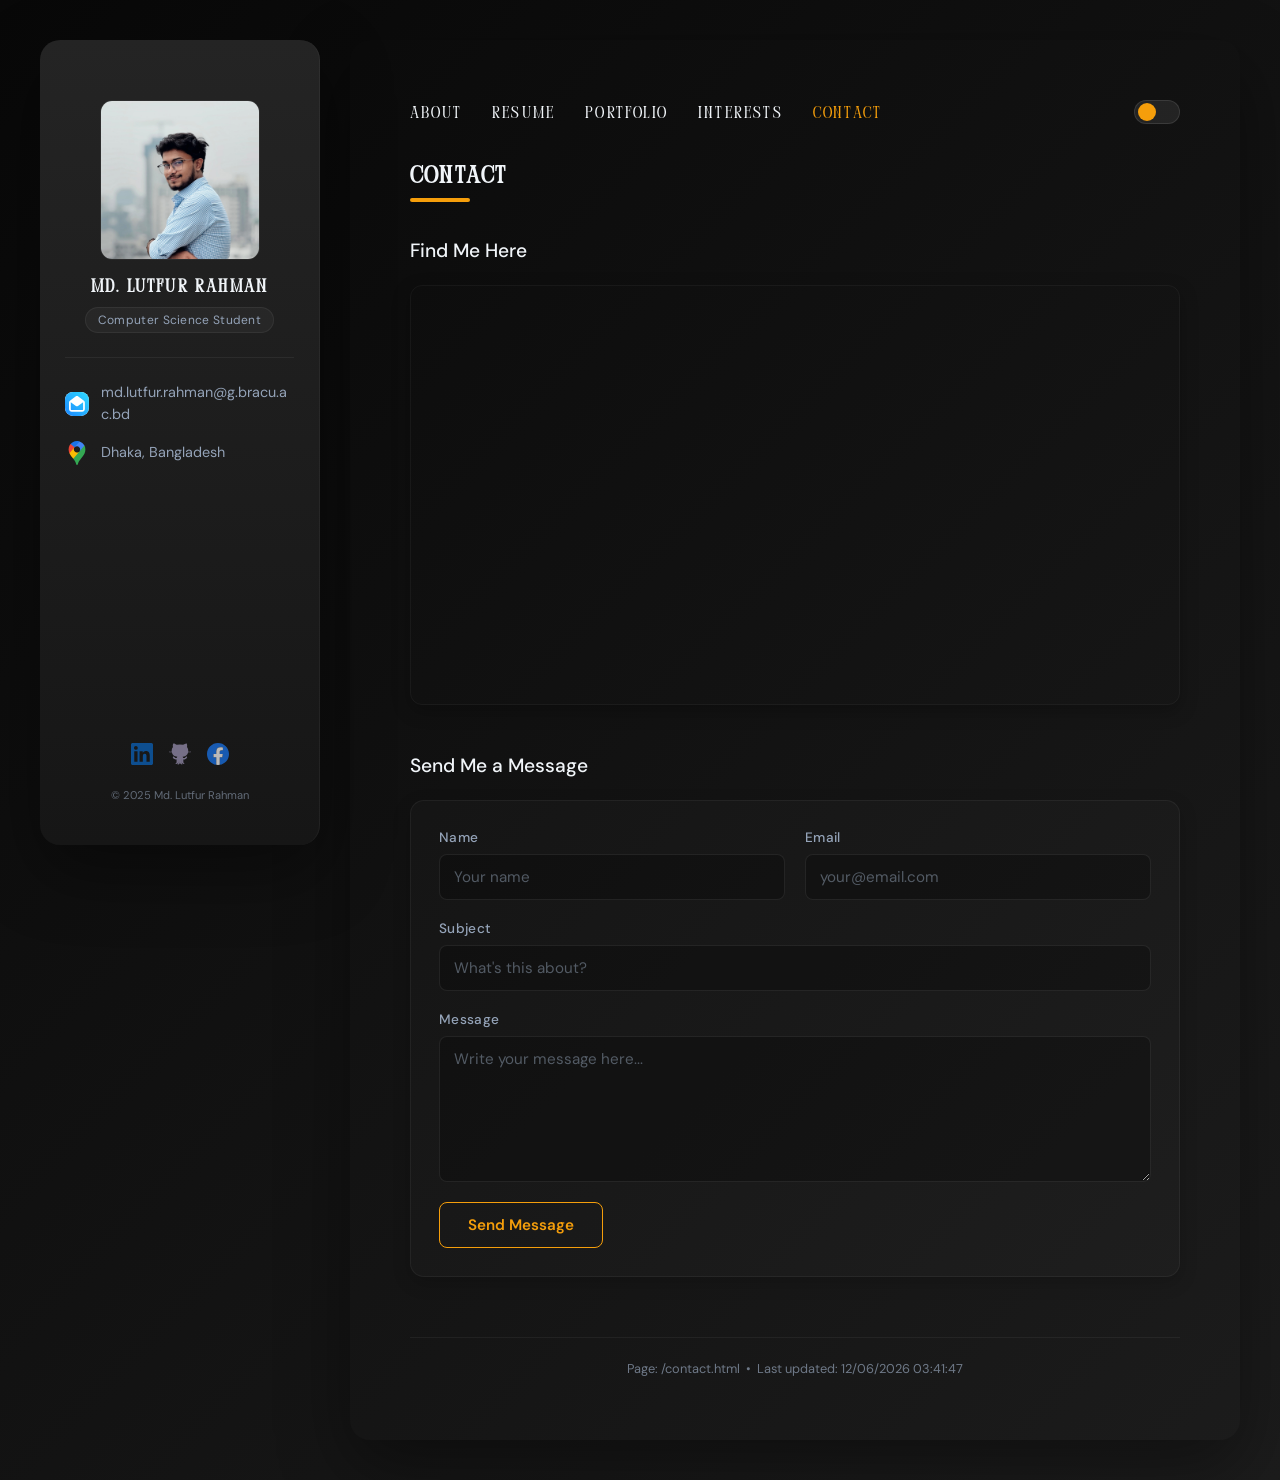
==== contact.html @ 5f1f43f9 "Initial commit: CSE391 Assignment 1 - Personal Portfolio" ====
<!doctype html>
<html lang="en">
  <head>
    <meta charset="UTF-8" />
    <meta name="viewport" content="width=device-width, initial-scale=1.0" />
    <title>Contact - MD. LUTFUR RAHMAN</title>
    <link rel="preconnect" href="https://fonts.googleapis.com" />
    <link rel="preconnect" href="https://fonts.gstatic.com" crossorigin />
    <link
      href="https://fonts.googleapis.com/css2?family=DM+Sans:wght@300;400;500;700&display=swap"
      rel="stylesheet"
    />
    <link rel="stylesheet" href="styles.css" />
  </head>
  <body>
    <div class="wrapper">
      <!-- left sidebar -->
      <aside class="sidebar">
        <img
          class="sidebar-photo"
          src="images/sayem2.jpeg"
          alt="A photo of MD. Lutfur Rahman"
        />

        <h1>MD. LUTFUR RAHMAN</h1>

        <span class="sidebar-role">Computer Science Student</span>

        <hr class="sidebar-divider" />

        <ul class="sidebar-info">
          <li>
            <img src="images/svgs/twake-mail.svg" alt="Email" />
            <span>md.lutfur.rahman@g.bracu.ac.bd</span>
          </li>
          <li>
            <img src="images/svgs/google-maps.svg" alt="Location" />
            <span>Dhaka, Bangladesh</span>
          </li>
        </ul>

        <ul class="sidebar-socials">
          <li>
            <a
              href="https://www.linkedin.com/in/lutfur-rahman-sayem/"
              target="_blank"
              rel="noopener"
              aria-label="LinkedIn"
            >
              <img src="images/svgs/linkedin.svg" alt="LinkedIn" />
            </a>
          </li>
          <li>
            <a
              href="https://github.com/Lut4Sayem"
              target="_blank"
              rel="noopener"
              aria-label="GitHub"
            >
              <img src="images/svgs/refined-github.svg" alt="GitHub" />
            </a>
          </li>
          <li>
            <a
              href="https://www.facebook.com/sayem.theWeiredGuy"
              target="_blank"
              rel="noopener"
              aria-label="Facebook"
            >
              <img src="images/svgs/facebook.svg" alt="Facebook" />
            </a>
          </li>
        </ul>

        <div class="sidebar-footer">
          <p>© 2025 Md. Lutfur Rahman</p>
        </div>
      </aside>

      <!-- Right content area -->
      <div class="content-area">
        <nav>
          <ul>
            <li><a href="index.html">About</a></li>
            <li><a href="resume.html">Resume</a></li>
            <li><a href="portfolio.html">Portfolio</a></li>
            <li><a href="interests.html">Interests</a></li>
            <li><a href="contact.html" class="active">Contact</a></li>
          </ul>

          <label class="theme-switch">
            <input type="checkbox" id="theme-toggle" />
            <span class="slider"></span>
          </label>
        </nav>
        <main>
          <h2>Contact</h2>

          <section class="contact-map">
            <h3>Find Me Here</h3>
            <div class="map-wrapper">
              <iframe
                src="https://www.google.com/maps/embed?pb=!1m18!1m12!1m3!1d233668.06396725783!2d90.25487754014735!3d23.780753031632905!2m3!1f0!2f0!3f0!3m2!1i1024!2i768!4f13.1!3m3!1m2!1s0x3755b8b087026b81%3A0x8fa563bbdd5904c2!2sDhaka!5e0!3m2!1sen!2sbd!4v1782507040815!5m2!1sen!2sbd"
                loading="lazy"
                allowfullscreen
              >
              </iframe>
            </div>
          </section>

          <section class="contact-form-section">
            <h3>Send Me a Message</h3>

            <form class="contact-form">
              <div class="form-group">
                <label for="name">Name</label>
                <input
                  type="text"
                  id="name"
                  name="name"
                  placeholder="Your name"
                  required
                />
              </div>

              <div class="form-group">
                <label for="email">Email</label>
                <input
                  type="email"
                  id="email"
                  name="email"
                  placeholder="your@email.com"
                  required
                />
              </div>

              <div class="form-group full-width">
                <label for="subject">Subject</label>
                <input
                  type="text"
                  id="subject"
                  name="subject"
                  placeholder="What's this about?"
                  required
                />
              </div>

              <div class="form-group full-width">
                <label for="message">Message</label>
                <textarea
                  id="message"
                  name="message"
                  rows="6"
                  placeholder="Write your message here..."
                  required
                ></textarea>
              </div>

              <button type="submit" class="form-submit">Send Message</button>
            </form>
          </section>
        </main>
        <footer class="content-footer">
          <p>
            Page: <span id="page-location"></span> &nbsp;•&nbsp; Last updated:
            <span id="last-modified"></span>
          </p>
        </footer>
      </div>
    </div>
    <script>
      document.getElementById("page-location").textContent =
        window.location.pathname;
      document.getElementById("last-modified").textContent =
        document.lastModified;

      const toggle = document.getElementById("theme-toggle");

      if (localStorage.getItem("theme") === "light") {
        document.body.classList.add("light-mode");
        toggle.checked = true;
      }

      toggle.addEventListener("change", () => {
        document.body.classList.toggle("light-mode");
        localStorage.setItem("theme", toggle.checked ? "light" : "dark");
      });
    </script>
  </body>
</html>
---- styles.css ----
@font-face {
    font-family: 'Perandory';
    src: url('fonts/PERANDORY/Perandory-Regular.otf') format('opentype');
    font-weight: normal;
    font-style: normal;
    font-stretch: normal;
}

@font-face {
    font-family: 'Perandory';
    src: url('fonts/PERANDORY/Perandory-Semi-Condensed.otf') format('opentype');
    font-weight: normal;
    font-style: normal;
    font-stretch: semi-condensed;
}

@font-face {
    font-family: 'Perandory';
    src: url('fonts/PERANDORY/Perandory-Condensed.otf') format('opentype');
    font-weight: normal;
    font-style: normal;
    font-stretch: condensed;
}

:root {
    --bg-main: #121212;       
    --bg-surface: #1e1e1e;    
    --bg-card: #242424;       

    --text-primary: #f1f5f9;   
    --text-secondary: #94a3b8; 

    --accent: #f59e0b;        
}

*,
*::before,
*::after {
    box-sizing: border-box;
}

body {
    margin: 0;
    padding: 0;
    background: linear-gradient(
        135deg,
        #080808 0%,    
        #121212 50%,   
        #1c1c1c 100%
    );
    color: var(--text-primary);
    font-family: 'DM Sans', sans-serif;
}

h1 {
    font-weight: 700;
    letter-spacing: 0.5px;
}

h2 {
    font-weight: 600;
}

h3 {
    font-weight: 500;
}

p {
    font-weight: 400;
    line-height: 1.7;
}


.wrapper {
    display: flex;
    align-items: flex-start;
    min-height: 100vh;
    padding: 40px;
    gap: 30px;
}

/* Sidebar */
.sidebar {
    border-right: 1px solid rgba(255, 255, 255, 0.05);
    width: 280px;
    position: sticky;
    top: 40px;
    min-height: calc(100vh - 95px);
    background: linear-gradient(
        180deg,
        #242424 0%,
        #161616 100%
    );
    color: var(--text-primary);
    padding: 60px 25px 40px;
    display: flex;
    flex-direction: column;
    align-items: center;
}

.sidebar-photo {
    width: 160px;
    height: 160px;
    object-fit: cover;
    border-radius: 12px;
    margin: 0 auto 18px auto;
    border: 1px solid rgba(255, 255, 255, 0.05);
}

.sidebar h1 {
    font-size: 1.1rem;
    margin: 0 0 10px;
    text-align: center;
    letter-spacing: 0.5px;
    white-space: nowrap;
}

.sidebar-role {
    display: inline-block;
    font-size: 0.75rem;
    padding: 4px 12px;
    border-radius: 20px;
    background-color: rgba(255, 255, 255, 0.04);
    border: 1px solid rgba(255, 255, 255, 0.06);
    color: var(--text-secondary);
    letter-spacing: 0.3px;
}

.sidebar-divider {
    width: 100%;
    border: none;
    border-top: 1px solid rgba(255, 255, 255, 0.06);
    margin: 24px 0;
}

.sidebar-info {
    list-style: none;
    padding: 0;
    margin: 0;
    width: 100%;
    display: flex;
    flex-direction: column;
    gap: 16px;
}

.sidebar-info li {
    display: flex;
    align-items: center;
    gap: 12px;
    font-size: 0.9rem;
    color: var(--text-secondary);
    word-break: break-word;
    line-height: 1.5;
}

.sidebar-info li img {
    width: 24px;
    height: 24px;
    flex-shrink: 0;
}

.sidebar-socials {
    list-style: none;
    padding: 0;
    margin: auto 0 0;
    display: flex;
    gap: 16px;
}

.sidebar-socials li a {
    display: inline-flex;
    align-items: center;
    justify-content: center;
    opacity: 0.7;
    transition: opacity 0.2s ease, transform 0.2s ease;
}

.sidebar-socials li a:hover {
    opacity: 1;
    transform: translateY(-2px);
}

.sidebar-socials li a img {
    width: 22px;
    height: 22px;
}

.sidebar-footer {
    padding-top: 16px;
    text-align: center;
}

.sidebar-footer p {
    font-size: 0.7rem;
    color: var(--text-secondary);
    opacity: 0.6;
    margin: 0;
}

.sidebar,
.content-area {
    border-radius: 20px;
    box-shadow: 0 25px 70px rgba(0, 0, 0, 0.4);
}

.content-area {
    min-width: 0;
    flex: 1;
    padding: 60px;
    background-color: transparent;
}

.content-area nav ul {
    list-style: none;
    display: flex;
    gap: 30px;
    padding: 0;
    margin: 0;
}

.content-area nav ul li a {
    text-decoration: none;
    font-weight: 500;
    color: var(--text-primary);
    position: relative;
}

.content-area nav ul li a.active {
    color: var(--accent);
}

.content-area nav ul li a::after {
    content: "";
    position: absolute;
    left: 0;
    bottom: -4px;
    width: 0;
    height: 2px;
    background-color: var(--accent);
    transition: width 0.3s ease;
}

.content-area nav ul li a:hover::after {
    width: 100%;
}

.work-grid {
    display: grid;
    grid-template-columns: repeat(2, 1fr);
    gap: 25px;
}

.work-card {
    background-color: rgba(255, 255, 255, 0.02);
    border: 1px solid rgba(255, 255, 255, 0.05);
    border-radius: 12px;
    padding: 22px;
    box-shadow: 0 6px 18px rgba(0, 0, 0, 0.18);
    transition: transform 0.2s ease, box-shadow 0.2s ease;
}

.work-card:hover {
    transform: translateY(-4px);
    box-shadow: 0 10px 24px rgba(0, 0, 0, 0.3);
    border-color: rgba(245, 158, 11, 0.3); 
}

a {
    color: var(--accent);
    text-decoration: none;
}

a:hover {
    text-decoration: underline;
}

.about h2 {
    position: relative;
    margin-bottom: 20px;
}

.about h2::after {
    content: "";
    width: 60px;
    height: 4px;
    background-color: var(--accent);
    display: block;
    margin-top: 8px;
    border-radius: 2px;
}

.skills-scroll-wrapper {
    max-width: 100%;
    overflow-x: auto;
    overflow-y: hidden;
    padding-bottom: 10px;
    scrollbar-width: none;
    scroll-behavior: smooth;
    cursor: grab;
    
}

.skills-scroll-wrapper::-webkit-scrollbar {
    display: none; /* Chrome, Safari */
}

.skills-scroll-wrapper:active {
    cursor: grabbing;
}

.skills-track {
    display: flex;
    gap: 30px;
    width: max-content;
}

.skills-track img {
    width: 90px;
    height: 90px;
    object-fit: contain;
    background-color: #1e1e1e;
    padding: 15px;
    border-radius: 16px;
    flex-shrink: 0;
    transition: transform 0.2s ease;
}

.skills-track img:hover {
    transform: translateY(-5px);
}

.scroll-indicator {
    height: 4px;
    background-color: rgba(255, 255, 255, 0.08);
    border-radius: 4px;
    margin-top: 15px;
    position: relative;
    overflow: hidden;
}

.scroll-progress {
    height: 100%;
    width: 0%;
    background-color: var(--accent);
    border-radius: 4px;
    transition: width 0.1s linear;
}


main > h2 {
    margin: 0 0 36px;
    position: relative;
}

main > h2::after {
    content: "";
    width: 60px;
    height: 4px;
    background-color: var(--accent);
    display: block;
    margin-top: 8px;
    border-radius: 2px;
}

.resume-section {
    margin-bottom: 56px;
}
.resume-section:last-child {
    margin-bottom: 0;
}

.resume-section h3 {
    margin: 0 0 22px;
    font-size: 1.2rem;
    color: var(--text-primary);
}

.timeline {
    list-style: none;
    margin: 0;
    padding: 0;
}

.timeline-entry {
    position: relative;
    padding-left: 36px;
    padding-bottom: 30px;
}

.timeline-entry:last-child {
    padding-bottom: 0;
}

.timeline-entry::before {
    content: "";
    position: absolute;
    top: 8px;
    left: 0;
    width: 14px;
    height: 14px;
    border-radius: 50%;
    background-color: var(--bg-surface);
    border: 3px solid var(--accent);
    box-sizing: border-box;
}

.timeline-entry::after {
    content: "";
    position: absolute;
    top: 22px;
    bottom: 0;
    left: 6px;
    width: 2px;
    background-color: rgba(245, 158, 11, 0.35);
}

.timeline-entry:last-child::after {
    display: none;
}

.timeline-content {
    background-color: rgba(255, 255, 255, 0.02);
    padding: 18px 20px;
    border-radius: 12px;
    border: 1px solid rgba(255, 255, 255, 0.05);
    box-shadow: 0 6px 18px rgba(0, 0, 0, 0.18);
}

.timeline-year {
    display: inline-block;
    margin-bottom: 10px;
    color: var(--accent);
    font-weight: 700;
    letter-spacing: 0.4px;
}

.timeline-institution {
    margin: 0 0 8px;
    font-size: 1.05rem;
    color: var(--text-primary);
}

.timeline-degree {
    margin: 0;
    color: var(--text-secondary);
}

/* Certifications */
.cert-list {
    list-style: none;
    margin: 0;
    padding: 0;
    display: flex;
    gap: 20px;
}

.cert-item {
    flex: 1;
    height: 220px;
    perspective: 800px;
}

.cert-card-inner {
    width: 100%;
    height: 100%;
    position: relative;
    transition: transform 0.6s ease;
    transform-style: preserve-3d;
}

.cert-item:hover .cert-card-inner {
    transform: rotateY(180deg);
}

.cert-card-front,
.cert-card-back {
    position: absolute;
    top: 0;
    left: 0;
    width: 100%;
    height: 100%;
    border-radius: 12px;
    backface-visibility: hidden;
}

.cert-card-front {
    background-color: rgba(255, 255, 255, 0.02);
    border: 1px solid rgba(255, 255, 255, 0.05);
    box-shadow: 0 6px 18px rgba(0, 0, 0, 0.18);
    display: flex;
    flex-direction: column;
    align-items: center;
    justify-content: center;
    text-align: center;
    padding: 20px;
}

.cert-card-front h4 {
    margin: 0 0 8px;
    font-size: 1rem;
    color: var(--text-primary);
}

.cert-card-front p {
    margin: 0 0 12px;
    color: var(--text-secondary);
    font-size: 0.85rem;
}

.cert-hint {
    font-size: 0.75rem;
    color: var(--accent);
    opacity: 0.6;
}

.cert-card-back {
    background-color: var(--bg-card);
    border: 1px solid rgba(255, 255, 255, 0.05);
    transform: rotateY(180deg);
    overflow: hidden;
}

.cert-card-back img {
    width: 100%;
    height: 100%;
    object-fit: cover;
    border-radius: 12px;
}

/* Sub Navigation */
.sub-nav ul {
    list-style: none;
    display: flex;
    gap: 24px;
    padding: 0;
    margin: 0 0 36px;
}

.sub-nav ul li a {
    text-decoration: none;
    font-weight: 500;
    color: var(--text-secondary);
    font-size: 0.95rem;
    transition: color 0.2s ease;
}

.sub-nav ul li a.active {
    color: var(--accent);
}

.sub-nav ul li a:hover {
    color: var(--text-primary);
}

/* Project Grid */
.project-grid {
    display: grid;
    grid-template-columns: repeat(2, 1fr);
    gap: 24px;
    margin-bottom: 48px;
}

/* Project Cards */
.project-card {
    background-color: rgba(255, 255, 255, 0.02);
    border: 1px solid rgba(255, 255, 255, 0.05);
    border-radius: 14px;
    padding: 24px;
    box-shadow: 0 6px 18px rgba(0, 0, 0, 0.18);
    display: flex;
    flex-direction: column;
    gap: 12px;
}

.project-card h4 {
    margin: 0;
    font-size: 1.05rem;
    color: var(--text-primary);
}

.project-card p {
    margin: 0;
    color: var(--text-secondary);
    font-size: 0.9rem;
    line-height: 1.6;
}

.project-card a {
    color: var(--accent);
    font-size: 0.85rem;
    font-weight: 500;
    text-decoration: none;
    margin-top: auto;
}

.project-card a:hover {
    text-decoration: underline;
}

/* Project Tags */
.project-tags {
    display: flex;
    flex-wrap: wrap;
    gap: 8px;
}

.project-tags span {
    font-size: 0.75rem;
    padding: 4px 10px;
    border-radius: 20px;
    background-color: rgba(245, 158, 11, 0.12);
    color: var(--accent);
    font-weight: 500;
    letter-spacing: 0.3px;
}

/* Project Status Badge */
.project-status {
    font-size: 0.7rem;
    padding: 2px 8px;
    border-radius: 12px;
    background-color: rgba(245, 158, 11, 0.15);
    color: var(--accent);
    font-weight: 500;
    margin-left: 8px;
    vertical-align: middle;
}

/* Research Cards */
.research-list {
    display: flex;
    flex-direction: column;
    gap: 20px;
}

.research-card {
    background-color: rgba(255, 255, 255, 0.02);
    border: 1px solid rgba(255, 255, 255, 0.05);
    border-radius: 14px;
    padding: 24px;
    box-shadow: 0 6px 18px rgba(0, 0, 0, 0.18);
}

.research-card h4 {
    margin: 0 0 10px;
    font-size: 1rem;
    color: var(--text-primary);
    line-height: 1.5;
}

.research-card p {
    margin: 0 0 14px;
    color: var(--text-secondary);
    font-size: 0.9rem;
    line-height: 1.6;
}

/* Research Status Badges */
.research-status {
    display: inline-block;
    font-size: 0.75rem;
    padding: 4px 12px;
    border-radius: 20px;
    font-weight: 500;
}

.research-status.completed {
    background-color: rgba(34, 197, 94, 0.12);
    color: #22c55e;
}

.research-status.in-progress {
    background-color: rgba(245, 158, 11, 0.12);
    color: var(--accent);
}

#projects h3,
#research h3 {
    margin: 0 0 22px;
    font-size: 1.2rem;
    color: var(--text-primary);
}

/* Interests Page */
.interests-quote {
    margin-bottom: 48px;
}

.interests-quote blockquote p {
    font-size: 1.1rem;
    color: var(--text-primary);
    line-height: 1.8;
    margin: 0 0 12px;
}

.interests-quote blockquote footer {
    font-size: 0.85rem;
    color: var(--text-secondary);
}

.interests-hobbies {
    margin-bottom: 48px;
}

.interests-hobbies h3 {
    margin: 0 0 22px;
    font-size: 1.2rem;
    color: var(--text-primary);
}

.hobby-grid {
    display: grid;
    grid-template-columns: repeat(3, 1fr);
    gap: 20px;
}

.hobby-card {
    background-color: rgba(255, 255, 255, 0.02);
    border: 1px solid rgba(255, 255, 255, 0.05);
    border-radius: 12px;
    padding: 22px;
    box-shadow: 0 6px 18px rgba(0, 0, 0, 0.18);
}

.hobby-card h4 {
    margin: 0 0 10px;
    color: var(--accent);
    font-size: 1rem;
}

.hobby-card p {
    margin: 0;
    color: var(--text-secondary);
    font-size: 0.9rem;
    line-height: 1.6;
}

.interests-list {
    margin-bottom: 48px;
}

.interests-list h3 {
    margin: 0 0 22px;
    font-size: 1.2rem;
    color: var(--text-primary);
}

.interests-list ol {
    padding-left: 22px;
    margin: 0;
}

.interests-list ol li {
    color: var(--text-secondary);
    font-size: 0.95rem;
    line-height: 2;
}

.interests-table {
    margin-bottom: 48px;
}

.interests-table table {
    width: 100%;
    border-collapse: collapse;
    font-size: 0.9rem;
}


.interests-table thead th {
    text-align: left;
    padding: 14px 16px;
    background-color: rgba(245, 158, 11, 0.1);
    color: var(--accent);
    font-weight: 600;
    border-bottom: 2px solid rgba(245, 158, 11, 0.3);
}

.interests-table thead th:first-child {
    border-right: 2px solid rgba(245, 158, 11, 0.3);
}

.interests-table tbody td {
    padding: 12px 16px;
    color: var(--text-secondary);
    border-bottom: 1px solid rgba(255, 255, 255, 0.05);
    vertical-align: top;
}

/* Striped rows applied only to non-first columns */
.interests-table tbody tr:nth-child(even) td:not(.cat-cell) {
    background-color: rgba(255, 255, 255, 0.02);
}


/* Category column styling */
.interests-table tbody td.cat-cell {
    color: var(--text-primary);
    font-weight: 600;
    border-right: 2px solid rgba(245, 158, 11, 0.2);
    background-color: transparent;
}

/* Per-cell hover instead of per-row */
.interests-table tbody td:hover {
    background-color: rgba(255, 255, 255, 0.05);
}

.interests-links h3 {
    margin: 0 0 22px;
    font-size: 1.2rem;
    color: var(--text-primary);
}

.links-category {
    margin-bottom: 24px;
}

.links-category:last-child {
    margin-bottom: 0;
}

.links-category h4 {
    margin: 0 0 10px;
    font-size: 0.95rem;
    color: var(--text-primary);
}

.links-category ul {
    list-style: none;
    padding: 0;
    margin: 0;
}

.links-category ul li {
    margin-bottom: 8px;
}

.links-category ul li a {
    color: var(--accent);
    font-size: 0.9rem;
    text-decoration: none;
}

.links-category ul li a:hover {
    text-decoration: underline;
}

main > section:last-child {
    margin-bottom: 0;
}

/* Contact Page */
.contact-map {
    margin-bottom: 48px;
}

.contact-map h3 {
    margin: 0 0 22px;
    font-size: 1.2rem;
    color: var(--text-primary);
}

.map-wrapper {
    border-radius: 12px;
    overflow: hidden;
    border: 1px solid rgba(255, 255, 255, 0.05);
    box-shadow: 0 6px 18px rgba(0, 0, 0, 0.25);
    filter: grayscale(20%) brightness(0.85);
    transition: filter 0.3s ease;
    height:420px;
    width: 100%;
}

.map-wrapper:hover {
    filter: grayscale(0%) brightness(1);
}


.map-wrapper iframe {
    width: 100%;
    height: 100%;
    border: 0;
    display: block;
}

.contact-form-section h3 {
    margin: 0 0 22px;
    font-size: 1.2rem;
    color: var(--text-primary);
}

.contact-form {
    display: grid;
    grid-template-columns: 1fr 1fr;
    gap: 20px;
    background-color: rgba(255, 255, 255, 0.02);
    border: 1px solid rgba(255, 255, 255, 0.05);
    border-radius: 14px;
    padding: 28px;
    box-shadow: 0 6px 18px rgba(0, 0, 0, 0.18);
}

.form-group.full-width {
    grid-column: 1 / -1;
}

.form-submit {
    grid-column: 1 / -1;
    justify-self: start;
}

.form-group {
    display: flex;
    flex-direction: column;
    gap: 8px;
}

.form-group label {
    font-size: 0.85rem;
    color: var(--text-secondary);
    font-weight: 500;
    letter-spacing: 0.3px;
}

.form-group input,
.form-group textarea {
    background-color: rgba(0, 0, 0, 0.25);
    border: 1px solid rgba(255, 255, 255, 0.08);
    border-radius: 8px;
    padding: 12px 14px;
    color: var(--text-primary);
    font-family: 'DM Sans', sans-serif;
    font-size: 0.95rem;
    transition: border-color 0.2s ease, background-color 0.2s ease;
}

.form-group input::placeholder,
.form-group textarea::placeholder {
    color: rgba(148, 163, 184, 0.5);
}

.form-group input:focus,
.form-group textarea:focus {
    outline: none;
    border-color: var(--accent);
    background-color: rgba(0, 0, 0, 0.35);
}

.form-group textarea {
    resize: vertical;
    min-height: 120px;
}

.form-submit {
    grid-column: 1 / -1;
    justify-self: start;
    background-color: transparent;
    color: var(--accent);
    border: 1px solid var(--accent);
    padding: 12px 28px;
    border-radius: 8px;
    font-family: 'DM Sans', sans-serif;
    font-size: 0.95rem;
    font-weight: 600;
    cursor: pointer;
    transition: all 0.2s ease;
}

.form-submit:hover {
    background-color: var(--accent);
    color: #000000;
    transform: translateY(-2px);
}

.form-submit:active {
    transform: translateY(0);
}

.content-footer {
    margin-top: 60px;
    padding-top: 20px;
    border-top: 1px solid rgba(255, 255, 255, 0.05);
    text-align: center;
}

.content-footer p {
    margin: 0;
    font-size: 0.8rem;
    color: var(--text-secondary);
    opacity: 0.7;
}

/* Perandory display font for hero headings */
.sidebar h1,
.about h2,
.content-area nav li a,
main > h2 {
    font-family: 'Perandory', 'DM Sans', sans-serif;
    letter-spacing: 2.2px;
}

.timeline-year,
.resume-section h3,
#projects h3,
#research h3 {
    font-family: 'Perandory', 'DM Sans', sans-serif;
    letter-spacing: 2px;
}

body.light-mode {
    --bg-surface: #ffffff;
    --bg-card: #f9fafb;

    --text-primary: #1f2937;
    --text-secondary: #6b7280;

    --accent: #d97706;
}

body.light-mode .sidebar {
    --text-primary: #f1f5f9;
    --text-secondary: #94a3b8;
}

body.light-mode .content-area {
    background-color:#e6e2dc;
}

body,
.sidebar,
.content-area,
nav {
    transition:
        background-color 0.3s ease,
        color 0.3s ease,
        border-color 0.3s ease;
}

.theme-switch {
    position: relative;
    width: 46px;
    height: 24px;
    flex-shrink: 0;
}

.theme-switch input {
    opacity: 0;
    width: 0;
    height: 0;
}

.slider {
    position: absolute;
    inset: 0;
    background-color: rgba(255,255,255,0.08);
    border: 1px solid rgba(255,255,255,0.1);
    border-radius: 50px;
    cursor: pointer;
    transition: background-color 0.3s ease;
}

.slider::before {
    content: "";
    position: absolute;
    height: 18px;
    width: 18px;
    left: 3px;
    top: 2px;
    background-color: var(--accent);
    border-radius: 50%;
    transition: transform 0.3s ease;
}

.theme-switch input:checked + .slider::before {
    transform: translateX(22px);
}

body.light-mode .slider {
    background-color: rgba(0, 0, 0, 0.08);
    border: 1px solid rgba(0, 0, 0, 0.15);
}
.content-area nav {
    display: flex;
    justify-content: space-between;
    align-items: center;
    margin-bottom: 40px;
}
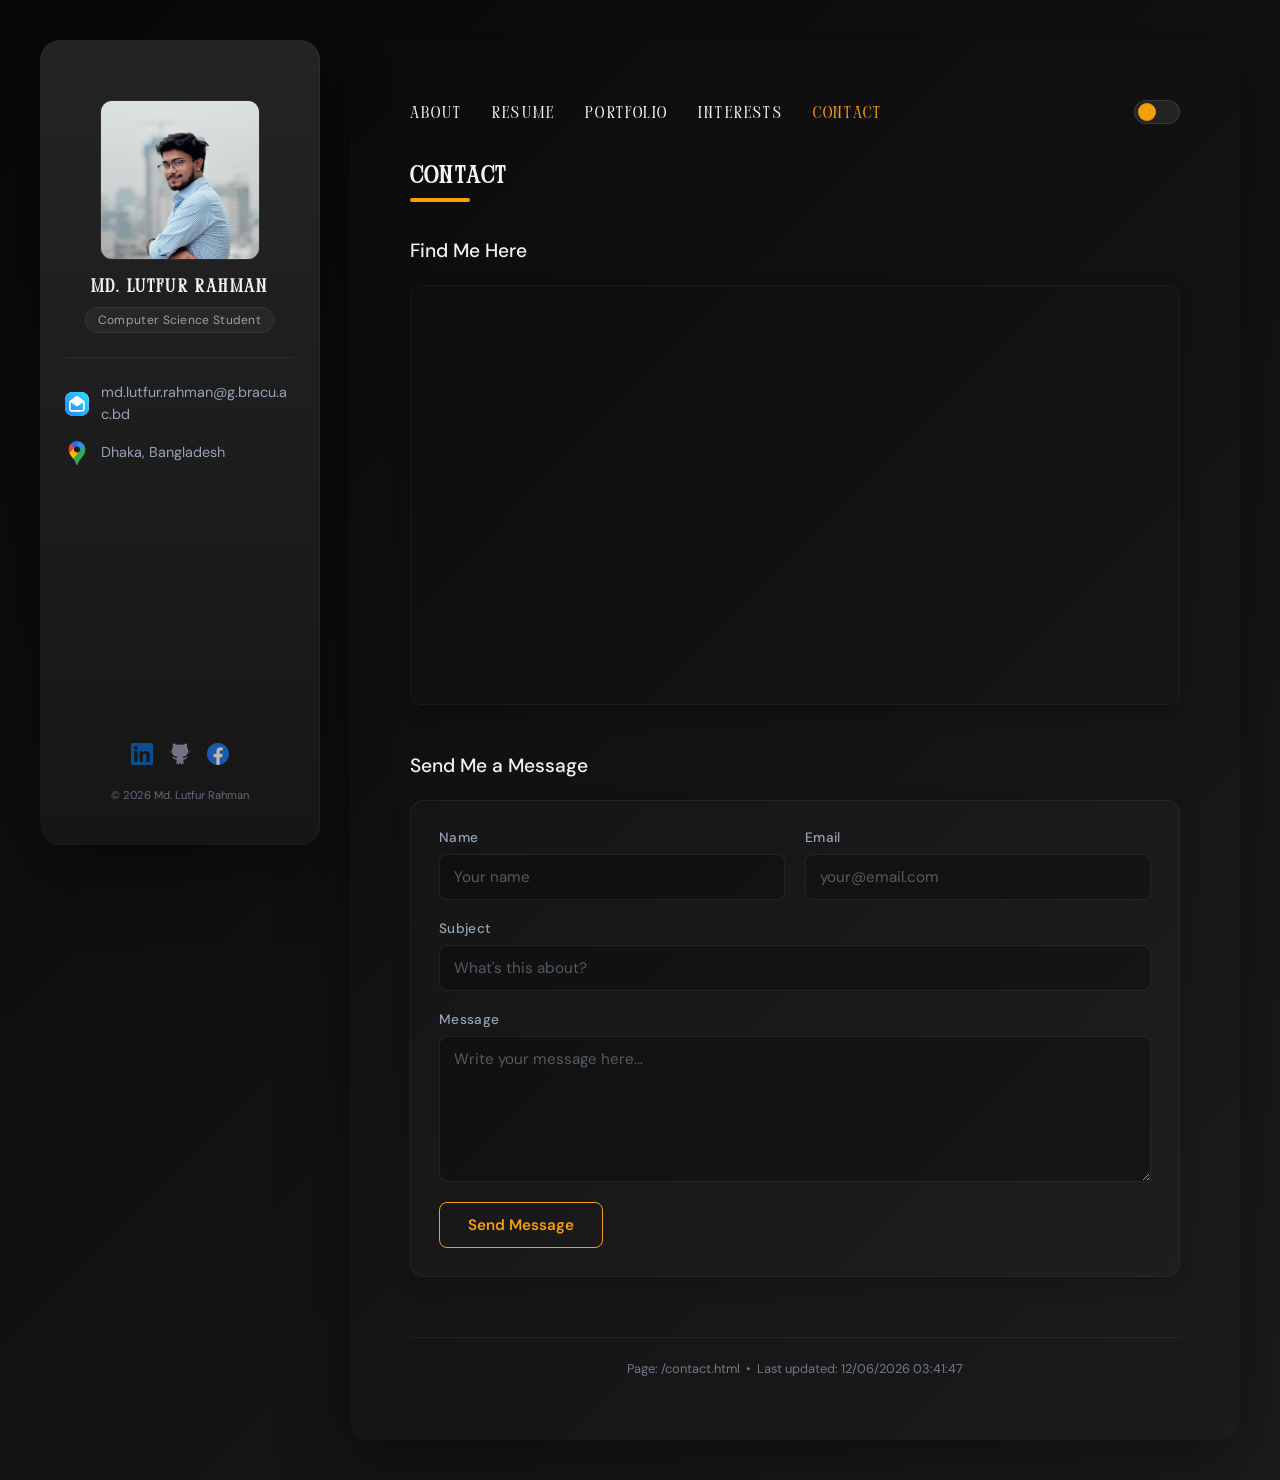
==== commit 7b0e60a1: "modified:   contact.html new file:   docs/AI_Declaration.md deleted:    docs/AI_Usage_Declaration.md" ====
--- a/contact.html
+++ b/contact.html
@@ -73,7 +73,7 @@
         </ul>
 
         <div class="sidebar-footer">
-          <p>© 2025 Md. Lutfur Rahman</p>
+          <p>© 2026 Md. Lutfur Rahman</p>
         </div>
       </aside>
 
